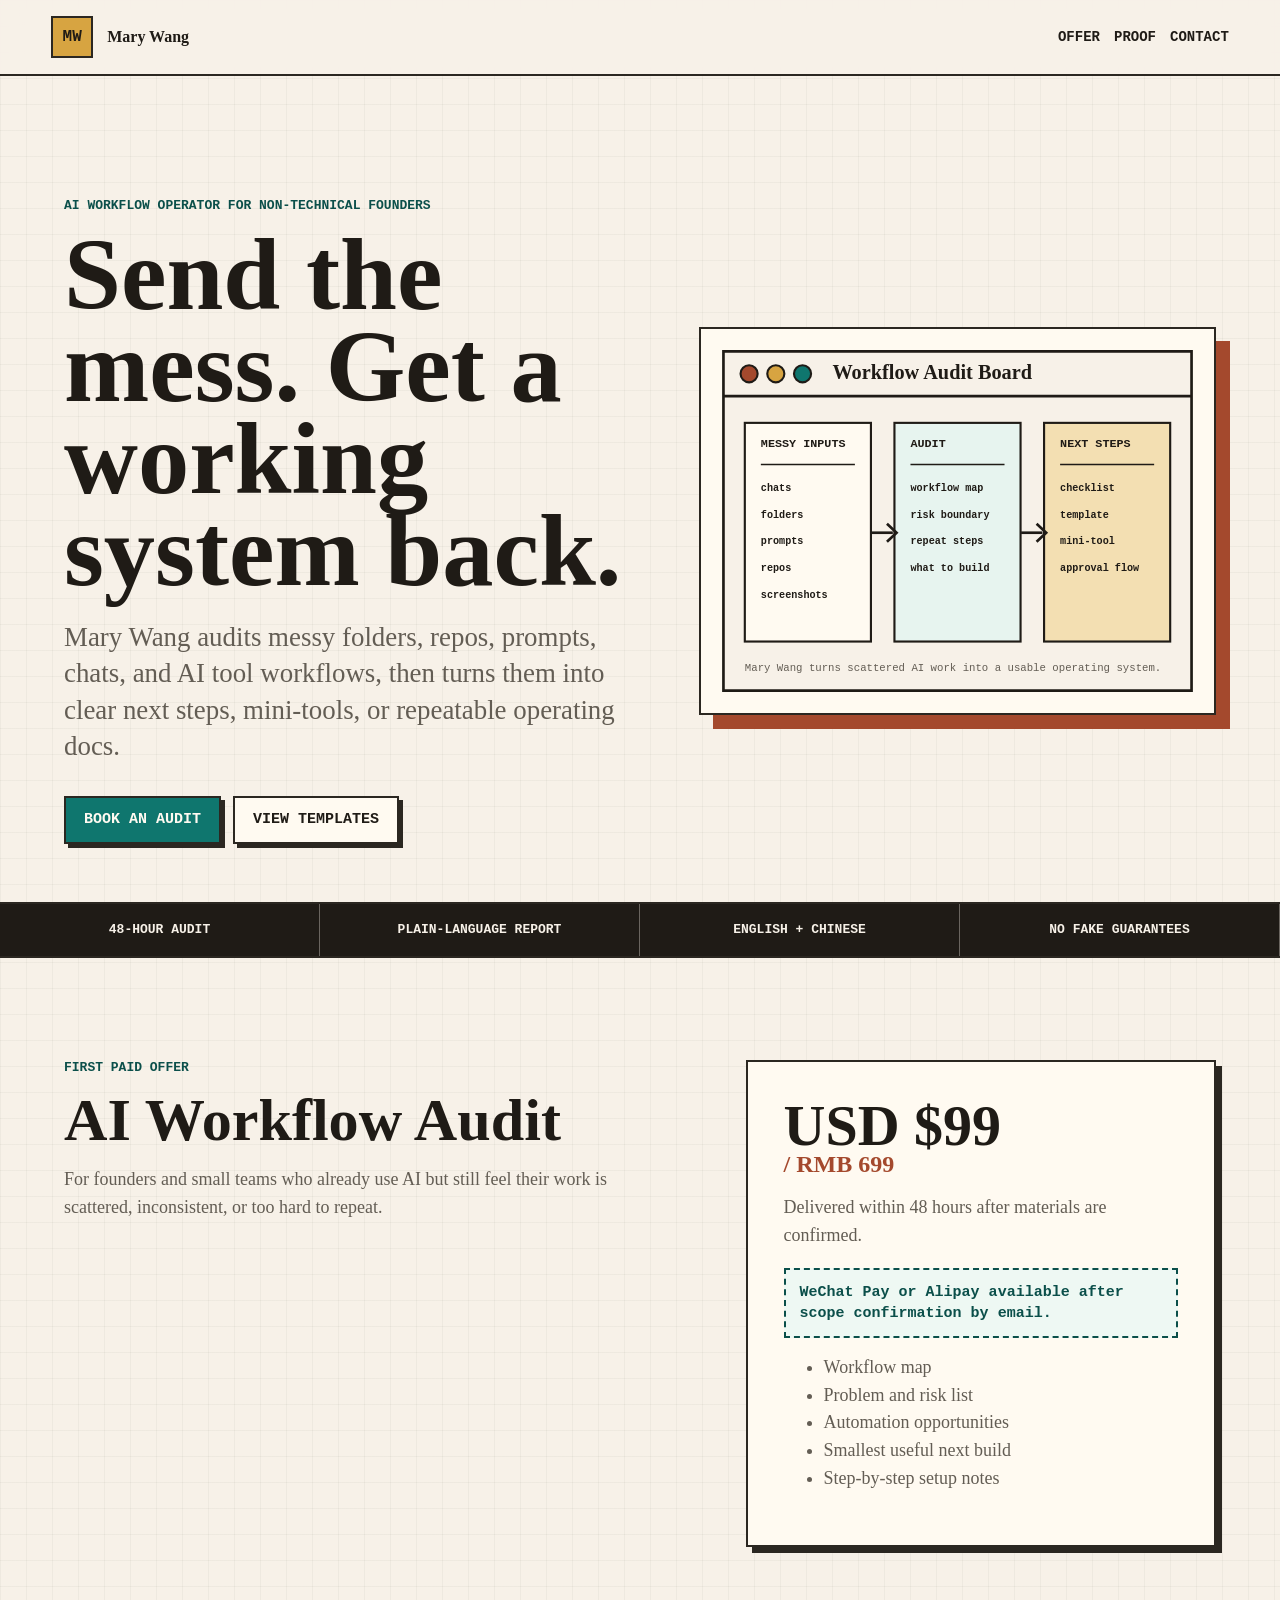
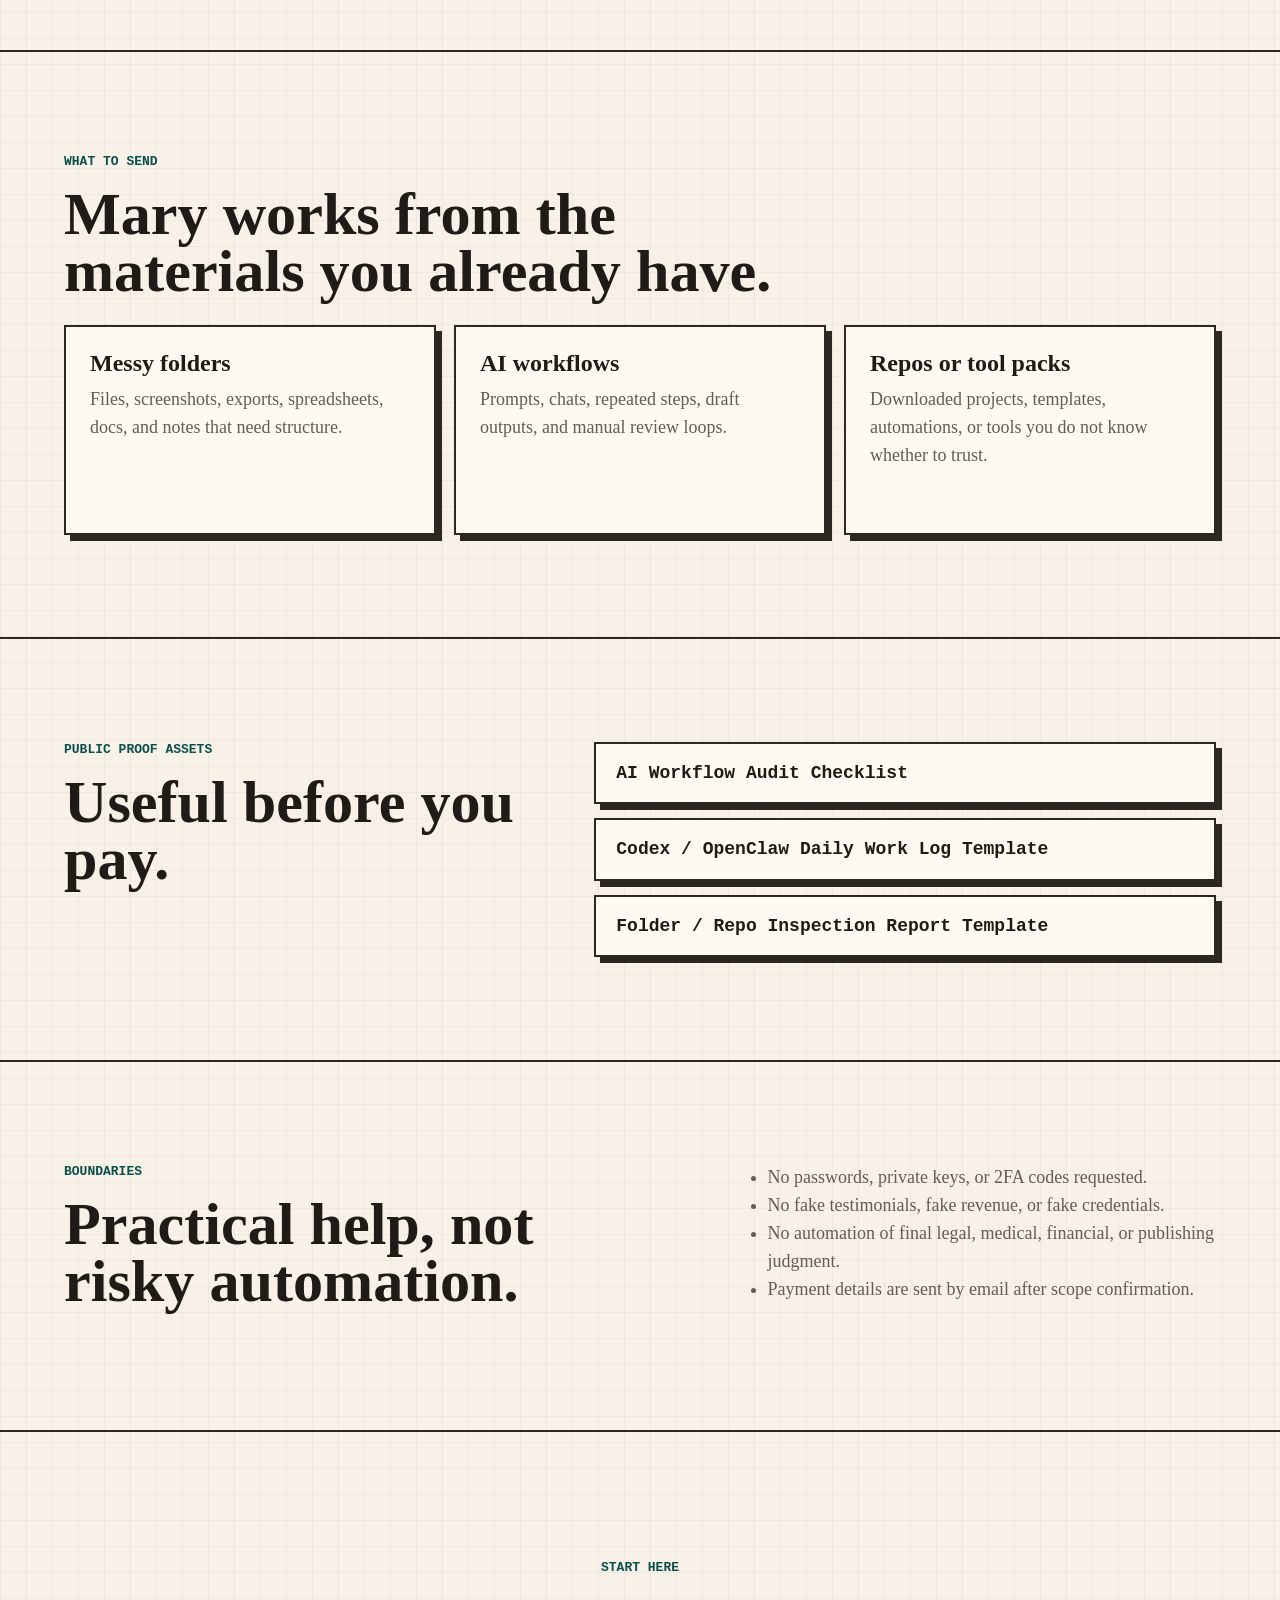
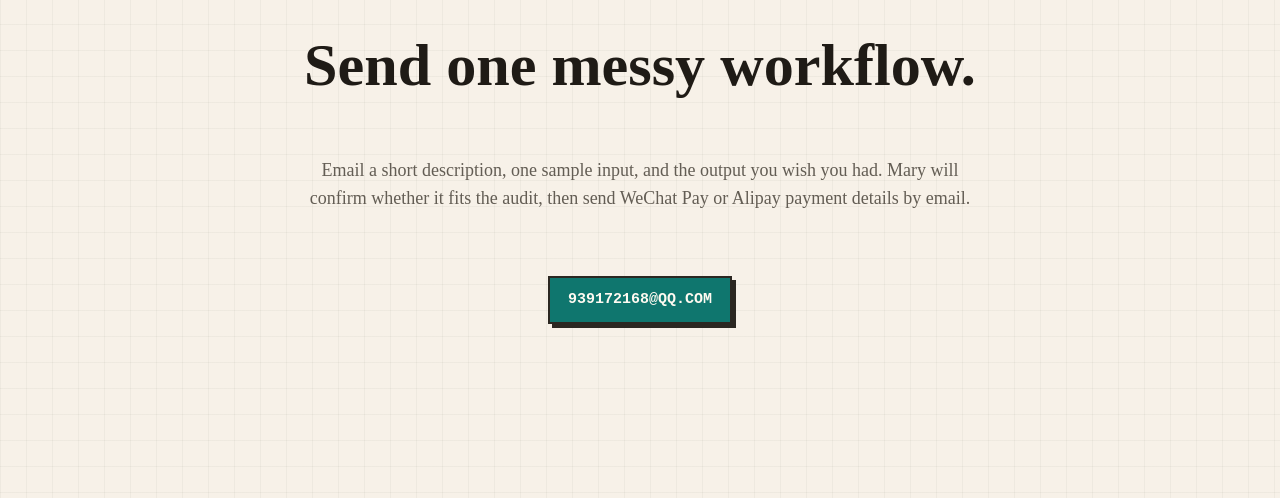
==== site/index.html @ 9fe5342b "Launch Mary Wang AI workflow operator assets" ====
<!doctype html>
<html lang="en">
  <head>
    <meta charset="utf-8" />
    <meta name="viewport" content="width=device-width, initial-scale=1" />
    <title>Mary Wang - AI Workflow Audit</title>
    <meta
      name="description"
      content="Mary Wang turns messy AI workflows, folders, and automation ideas into clear audits, mini-tools, and repeatable operating systems."
    />
    <link rel="stylesheet" href="styles.css" />
  </head>
  <body>
    <header class="topbar">
      <a class="brand" href="#top" aria-label="Mary Wang home">
        <span class="brand-mark">MW</span>
        <span>Mary Wang</span>
      </a>
      <nav aria-label="Primary navigation">
        <a href="#offer">Offer</a>
        <a href="#proof">Proof</a>
        <a href="#contact">Contact</a>
      </nav>
    </header>

    <main id="top">
      <section class="hero">
        <div class="hero-copy">
          <p class="eyebrow">AI workflow operator for non-technical founders</p>
          <h1>Send the mess. Get a working system back.</h1>
          <p class="lede">
            Mary Wang audits messy folders, repos, prompts, chats, and AI tool workflows,
            then turns them into clear next steps, mini-tools, or repeatable operating docs.
          </p>
          <div class="hero-actions">
            <a class="button primary" href="mailto:939172168@qq.com?subject=AI%20Workflow%20Audit">Book an audit</a>
            <a class="button secondary" href="#proof">View templates</a>
          </div>
        </div>
        <figure class="hero-visual" aria-label="AI workflow audit board">
          <img src="assets/mary-workbench.svg" alt="A structured workflow audit board with inputs, risks, and next steps" />
        </figure>
      </section>

      <section class="strip" aria-label="Service promise">
        <span>48-hour audit</span>
        <span>Plain-language report</span>
        <span>English + Chinese</span>
        <span>No fake guarantees</span>
      </section>

      <section id="offer" class="section two-column">
        <div>
          <p class="eyebrow">First paid offer</p>
          <h2>AI Workflow Audit</h2>
          <p>
            For founders and small teams who already use AI but still feel their work is scattered,
            inconsistent, or too hard to repeat.
          </p>
        </div>
        <div class="offer-panel">
          <div class="price">USD $99 <span>/ RMB 699</span></div>
          <p>Delivered within 48 hours after materials are confirmed.</p>
          <p class="payment-note">WeChat Pay or Alipay available after scope confirmation by email.</p>
          <ul>
            <li>Workflow map</li>
            <li>Problem and risk list</li>
            <li>Automation opportunities</li>
            <li>Smallest useful next build</li>
            <li>Step-by-step setup notes</li>
          </ul>
        </div>
      </section>

      <section class="section">
        <p class="eyebrow">What to send</p>
        <h2>Mary works from the materials you already have.</h2>
        <div class="grid">
          <article>
            <h3>Messy folders</h3>
            <p>Files, screenshots, exports, spreadsheets, docs, and notes that need structure.</p>
          </article>
          <article>
            <h3>AI workflows</h3>
            <p>Prompts, chats, repeated steps, draft outputs, and manual review loops.</p>
          </article>
          <article>
            <h3>Repos or tool packs</h3>
            <p>Downloaded projects, templates, automations, or tools you do not know whether to trust.</p>
          </article>
        </div>
      </section>

      <section id="proof" class="section proof">
        <div>
          <p class="eyebrow">Public proof assets</p>
          <h2>Useful before you pay.</h2>
        </div>
        <div class="proof-list">
          <a href="../proof/ai-workflow-audit-checklist.md">AI Workflow Audit Checklist</a>
          <a href="../proof/codex-openclaw-daily-work-log-template.md">Codex / OpenClaw Daily Work Log Template</a>
          <a href="../proof/folder-repo-inspection-report-template.md">Folder / Repo Inspection Report Template</a>
        </div>
      </section>

      <section class="section two-column">
        <div>
          <p class="eyebrow">Boundaries</p>
          <h2>Practical help, not risky automation.</h2>
        </div>
        <ul class="boundary-list">
          <li>No passwords, private keys, or 2FA codes requested.</li>
          <li>No fake testimonials, fake revenue, or fake credentials.</li>
          <li>No automation of final legal, medical, financial, or publishing judgment.</li>
          <li>Payment details are sent by email after scope confirmation.</li>
        </ul>
      </section>

      <section id="contact" class="contact">
        <p class="eyebrow">Start here</p>
        <h2>Send one messy workflow.</h2>
        <p>
          Email a short description, one sample input, and the output you wish you had.
          Mary will confirm whether it fits the audit, then send WeChat Pay or Alipay payment details by email.
        </p>
        <a class="button primary" href="mailto:939172168@qq.com?subject=AI%20Workflow%20Audit">939172168@qq.com</a>
      </section>
    </main>
  </body>
</html>
---- site/styles.css ----
:root {
  --ink: #1f1b16;
  --muted: #635d54;
  --paper: #f7f1e8;
  --panel: #fffaf1;
  --line: #2b2721;
  --accent: #0f766e;
  --accent-strong: #0b4f4a;
  --rust: #a4492d;
  --gold: #d7a441;
}

* {
  box-sizing: border-box;
}

html {
  scroll-behavior: smooth;
}

body {
  margin: 0;
  color: var(--ink);
  background:
    linear-gradient(90deg, rgba(31, 27, 22, 0.04) 1px, transparent 1px),
    linear-gradient(rgba(31, 27, 22, 0.04) 1px, transparent 1px),
    var(--paper);
  background-size: 26px 26px;
  font-family: Georgia, "Times New Roman", serif;
  overflow-x: hidden;
}

a {
  color: inherit;
}

.topbar {
  position: sticky;
  top: 0;
  z-index: 10;
  display: flex;
  align-items: center;
  justify-content: space-between;
  gap: 24px;
  padding: 16px clamp(18px, 4vw, 54px);
  border-bottom: 2px solid var(--line);
  background: rgba(247, 241, 232, 0.94);
  backdrop-filter: blur(10px);
}

.brand,
nav {
  display: flex;
  align-items: center;
  gap: 14px;
}

.brand {
  font-weight: 700;
  text-decoration: none;
  letter-spacing: 0;
}

.brand-mark {
  display: grid;
  width: 42px;
  height: 42px;
  place-items: center;
  border: 2px solid var(--line);
  background: var(--gold);
  font-family: "Courier New", monospace;
}

nav a {
  font: 700 14px/1.2 "Courier New", monospace;
  text-decoration: none;
  text-transform: uppercase;
}

main {
  overflow: hidden;
}

.hero {
  display: grid;
  grid-template-columns: minmax(0, 1.05fr) minmax(320px, 0.95fr);
  gap: clamp(28px, 5vw, 72px);
  align-items: center;
  min-height: calc(100vh - 74px);
  padding: clamp(44px, 8vw, 100px) clamp(18px, 5vw, 70px) 36px;
}

.hero-copy {
  max-width: 790px;
  min-width: 0;
}

.eyebrow {
  margin: 0 0 14px;
  color: var(--accent-strong);
  font: 700 13px/1.3 "Courier New", monospace;
  letter-spacing: 0;
  text-transform: uppercase;
}

h1,
h2,
h3,
p {
  margin-top: 0;
}

h1 {
  max-width: 820px;
  margin-bottom: 22px;
  font-size: clamp(54px, 8vw, 112px);
  line-height: 0.9;
  letter-spacing: 0;
}

h2 {
  max-width: 780px;
  margin-bottom: 18px;
  font-size: clamp(34px, 4.7vw, 66px);
  line-height: 0.95;
  letter-spacing: 0;
}

h3 {
  margin-bottom: 10px;
  font-size: 24px;
  line-height: 1.05;
}

p,
li {
  color: var(--muted);
  font-size: 18px;
  line-height: 1.55;
}

.lede {
  max-width: 690px;
  font-size: clamp(20px, 2.1vw, 27px);
  line-height: 1.35;
}

.hero-actions {
  display: flex;
  flex-wrap: wrap;
  gap: 12px;
  margin-top: 32px;
}

.button {
  display: inline-flex;
  min-height: 48px;
  align-items: center;
  justify-content: center;
  padding: 13px 18px;
  border: 2px solid var(--line);
  box-shadow: 4px 4px 0 var(--line);
  font: 700 15px/1.1 "Courier New", monospace;
  text-decoration: none;
  text-transform: uppercase;
  transition: transform 160ms ease, box-shadow 160ms ease;
}

.button:hover {
  transform: translate(2px, 2px);
  box-shadow: 2px 2px 0 var(--line);
}

.primary {
  color: #fffaf1;
  background: var(--accent);
}

.secondary {
  background: var(--panel);
}

.hero-visual {
  margin: 0;
  min-width: 0;
}

.hero-visual img {
  display: block;
  width: 100%;
  max-width: 100%;
  border: 2px solid var(--line);
  box-shadow: 14px 14px 0 var(--rust);
  background: var(--panel);
}

.strip {
  display: grid;
  grid-template-columns: repeat(4, 1fr);
  border-top: 2px solid var(--line);
  border-bottom: 2px solid var(--line);
  background: var(--ink);
  color: var(--paper);
}

.strip span {
  padding: 18px 16px;
  border-right: 1px solid rgba(247, 241, 232, 0.35);
  text-align: center;
  font: 700 13px/1.2 "Courier New", monospace;
  text-transform: uppercase;
}

.section {
  padding: clamp(56px, 8vw, 108px) clamp(18px, 5vw, 70px);
  border-bottom: 2px solid var(--line);
}

.two-column {
  display: grid;
  grid-template-columns: minmax(0, 0.9fr) minmax(300px, 0.7fr);
  gap: clamp(28px, 6vw, 86px);
  align-items: start;
}

.offer-panel,
.grid article,
.proof-list a {
  border: 2px solid var(--line);
  background: var(--panel);
  box-shadow: 6px 6px 0 var(--line);
}

.offer-panel {
  padding: clamp(22px, 4vw, 36px);
}

.price {
  margin-bottom: 18px;
  font-size: clamp(34px, 5vw, 58px);
  font-weight: 700;
  line-height: 0.95;
}

.price span {
  display: block;
  color: var(--rust);
  font-size: 24px;
}

.payment-note {
  padding: 12px 14px;
  border: 2px dashed var(--accent-strong);
  color: var(--accent-strong);
  background: #eef8f3;
  font: 700 15px/1.4 "Courier New", monospace;
}

.grid {
  display: grid;
  grid-template-columns: repeat(3, minmax(0, 1fr));
  gap: 18px;
  margin-top: 26px;
}

.grid article {
  min-height: 210px;
  padding: 24px;
}

.proof {
  display: grid;
  grid-template-columns: minmax(0, 0.75fr) minmax(300px, 1fr);
  gap: clamp(28px, 5vw, 70px);
}

.proof-list {
  display: grid;
  gap: 14px;
}

.proof-list a {
  padding: 18px 20px;
  font: 700 18px/1.25 "Courier New", monospace;
  text-decoration: none;
}

.boundary-list {
  margin: 0;
  padding-left: 22px;
}

.contact {
  display: grid;
  min-height: 74vh;
  place-items: start center;
  padding: clamp(70px, 10vw, 130px) clamp(18px, 5vw, 70px);
  text-align: center;
}

.contact p {
  max-width: 690px;
}

@media (max-width: 860px) {
  .topbar,
  .brand,
  nav {
    align-items: flex-start;
  }

  .topbar {
    flex-direction: column;
  }

  .hero,
  .two-column,
  .proof,
  .grid {
    grid-template-columns: 1fr;
  }

  .hero {
    min-height: auto;
  }

  .strip {
    grid-template-columns: 1fr 1fr;
  }
}

@media (max-width: 520px) {
  h1 {
    font-size: 46px;
  }

  .hero-actions,
  nav {
    width: 100%;
    flex-wrap: wrap;
    gap: 18px;
  }

  nav {
    justify-content: space-between;
  }

  .button {
    width: 100%;
  }

  .strip {
    grid-template-columns: 1fr;
  }

  .eyebrow {
    overflow-wrap: anywhere;
  }
}
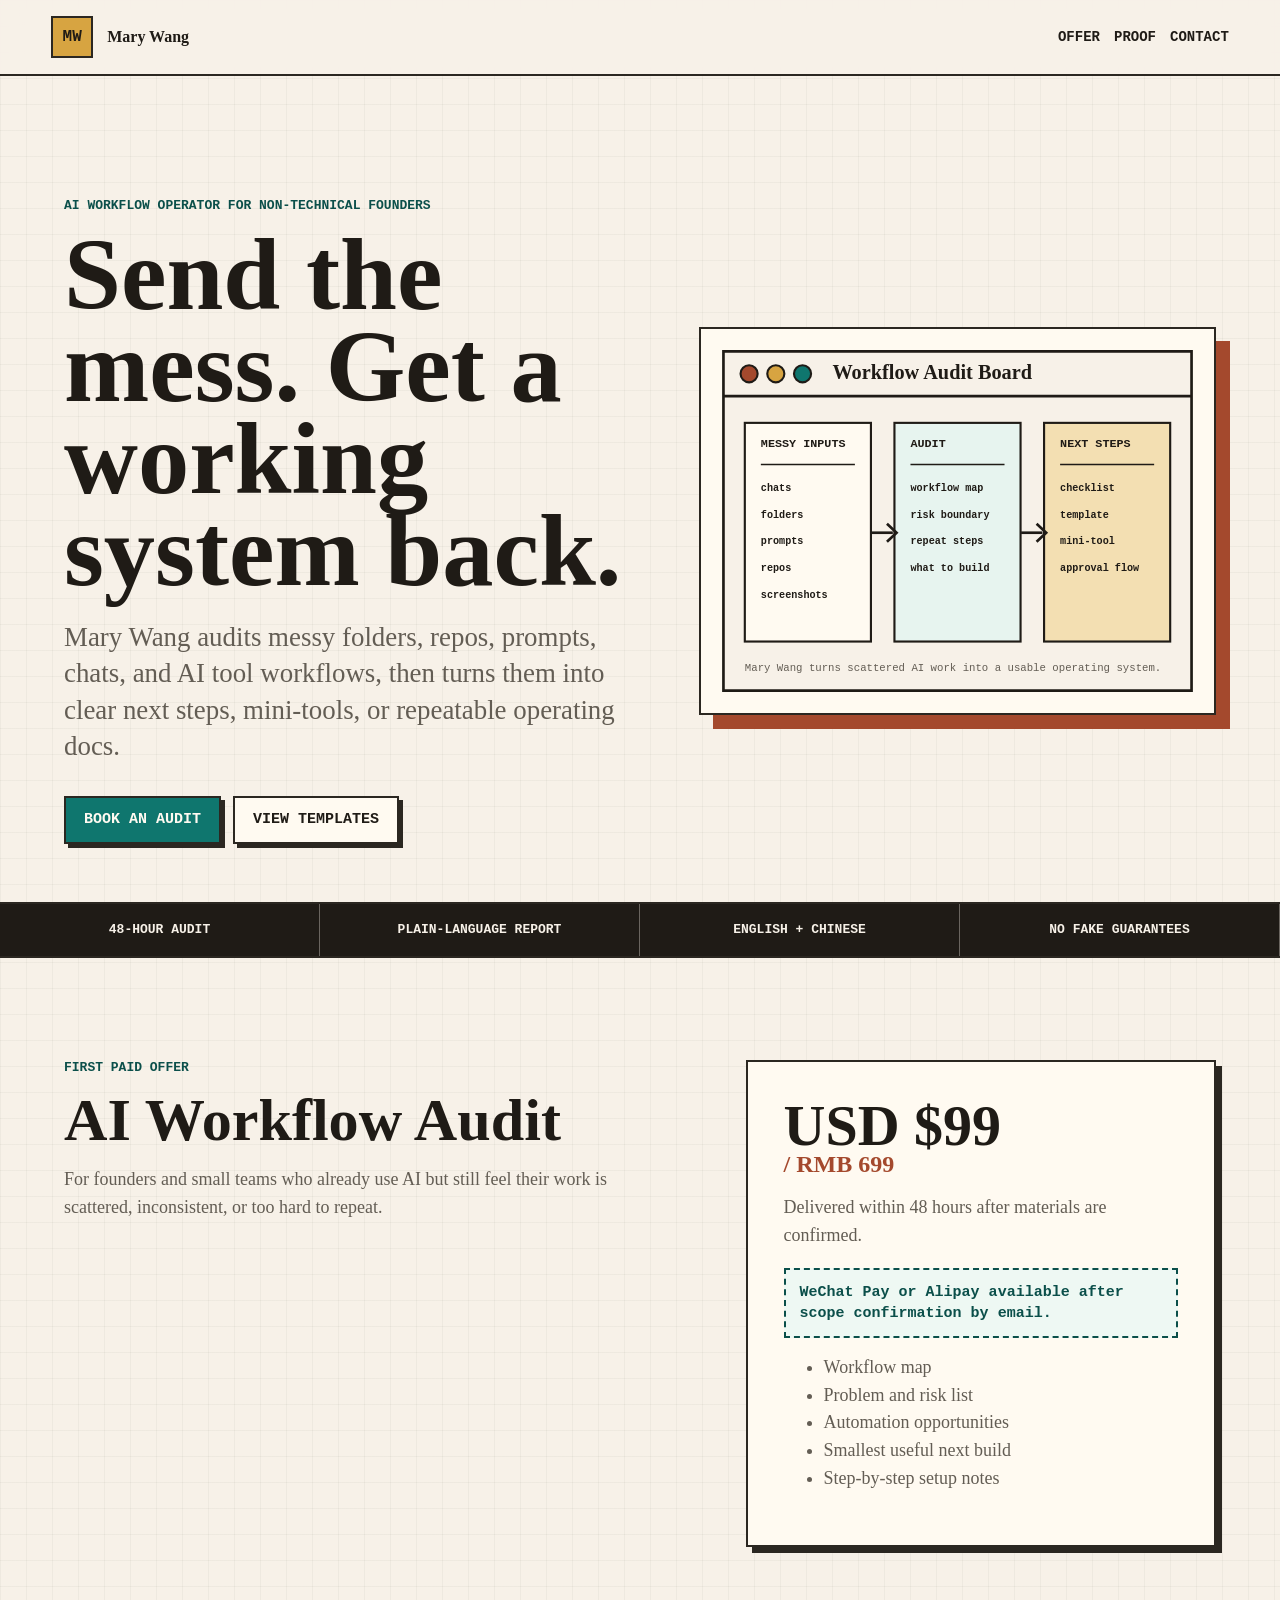
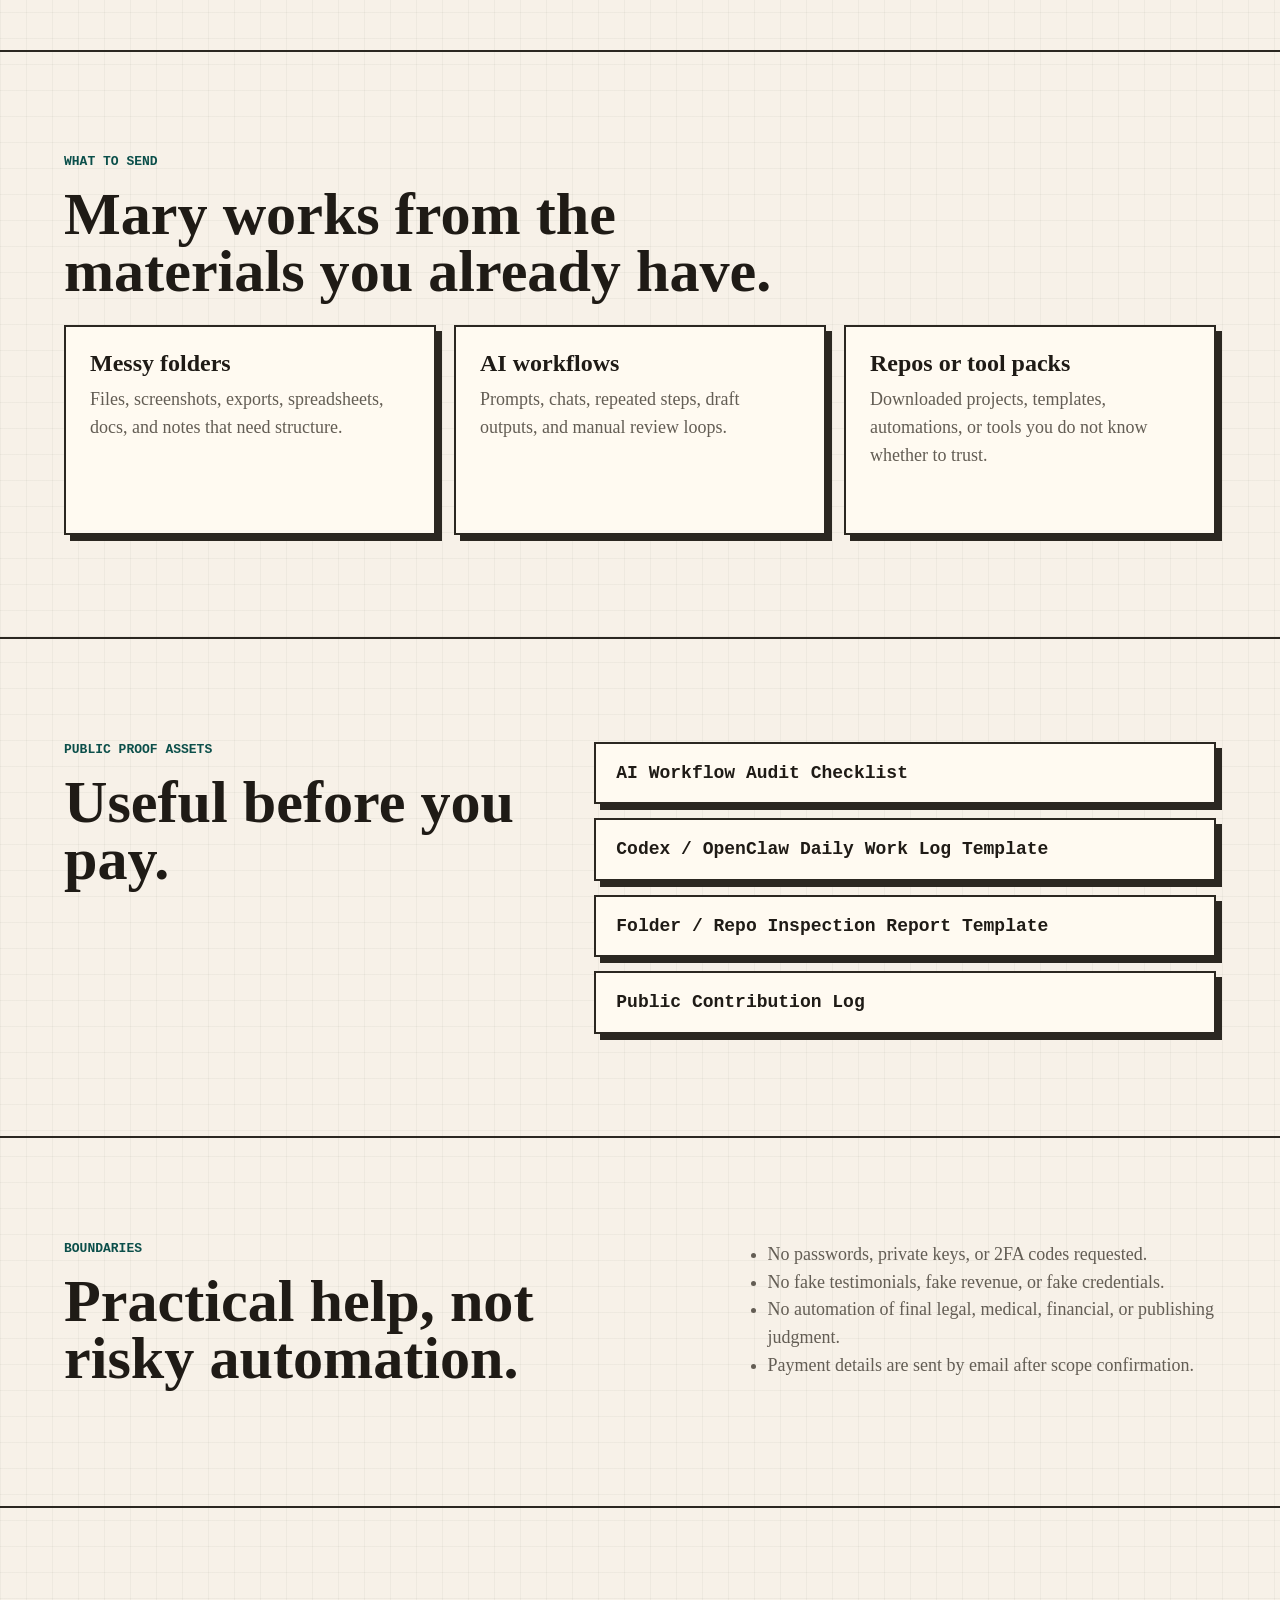
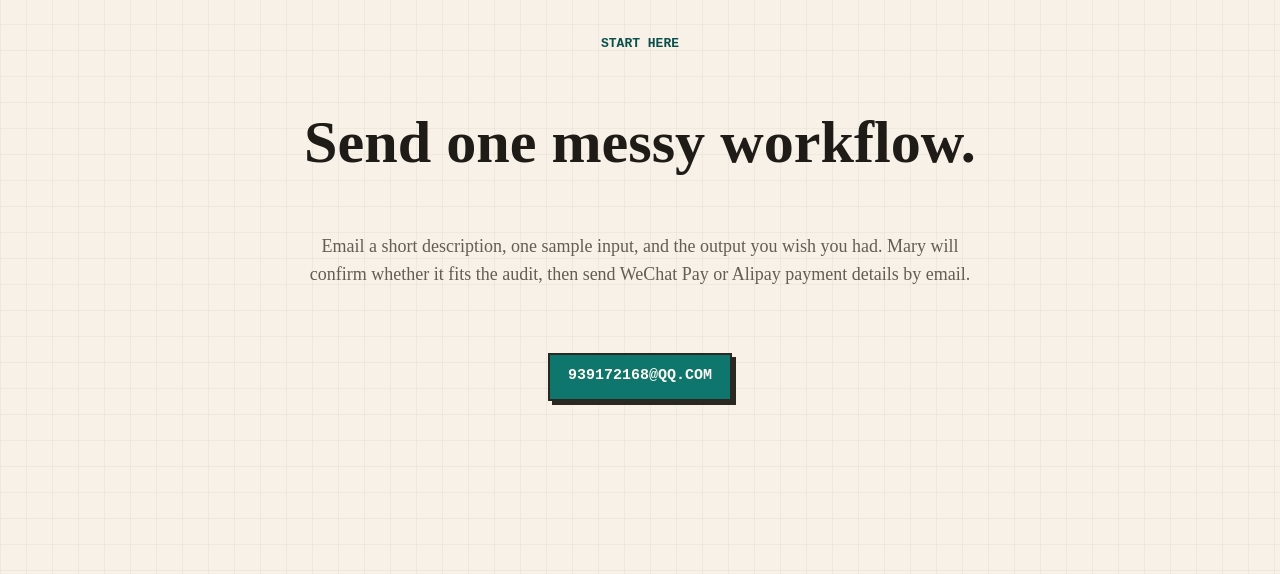
==== commit 55913e05: "Add public contribution proof log" ====
--- a/site/index.html
+++ b/site/index.html
@@ -100,6 +100,7 @@
           <a href="../proof/ai-workflow-audit-checklist.md">AI Workflow Audit Checklist</a>
           <a href="../proof/codex-openclaw-daily-work-log-template.md">Codex / OpenClaw Daily Work Log Template</a>
           <a href="../proof/folder-repo-inspection-report-template.md">Folder / Repo Inspection Report Template</a>
+          <a href="../proof/public-contribution-log.md">Public Contribution Log</a>
         </div>
       </section>
 
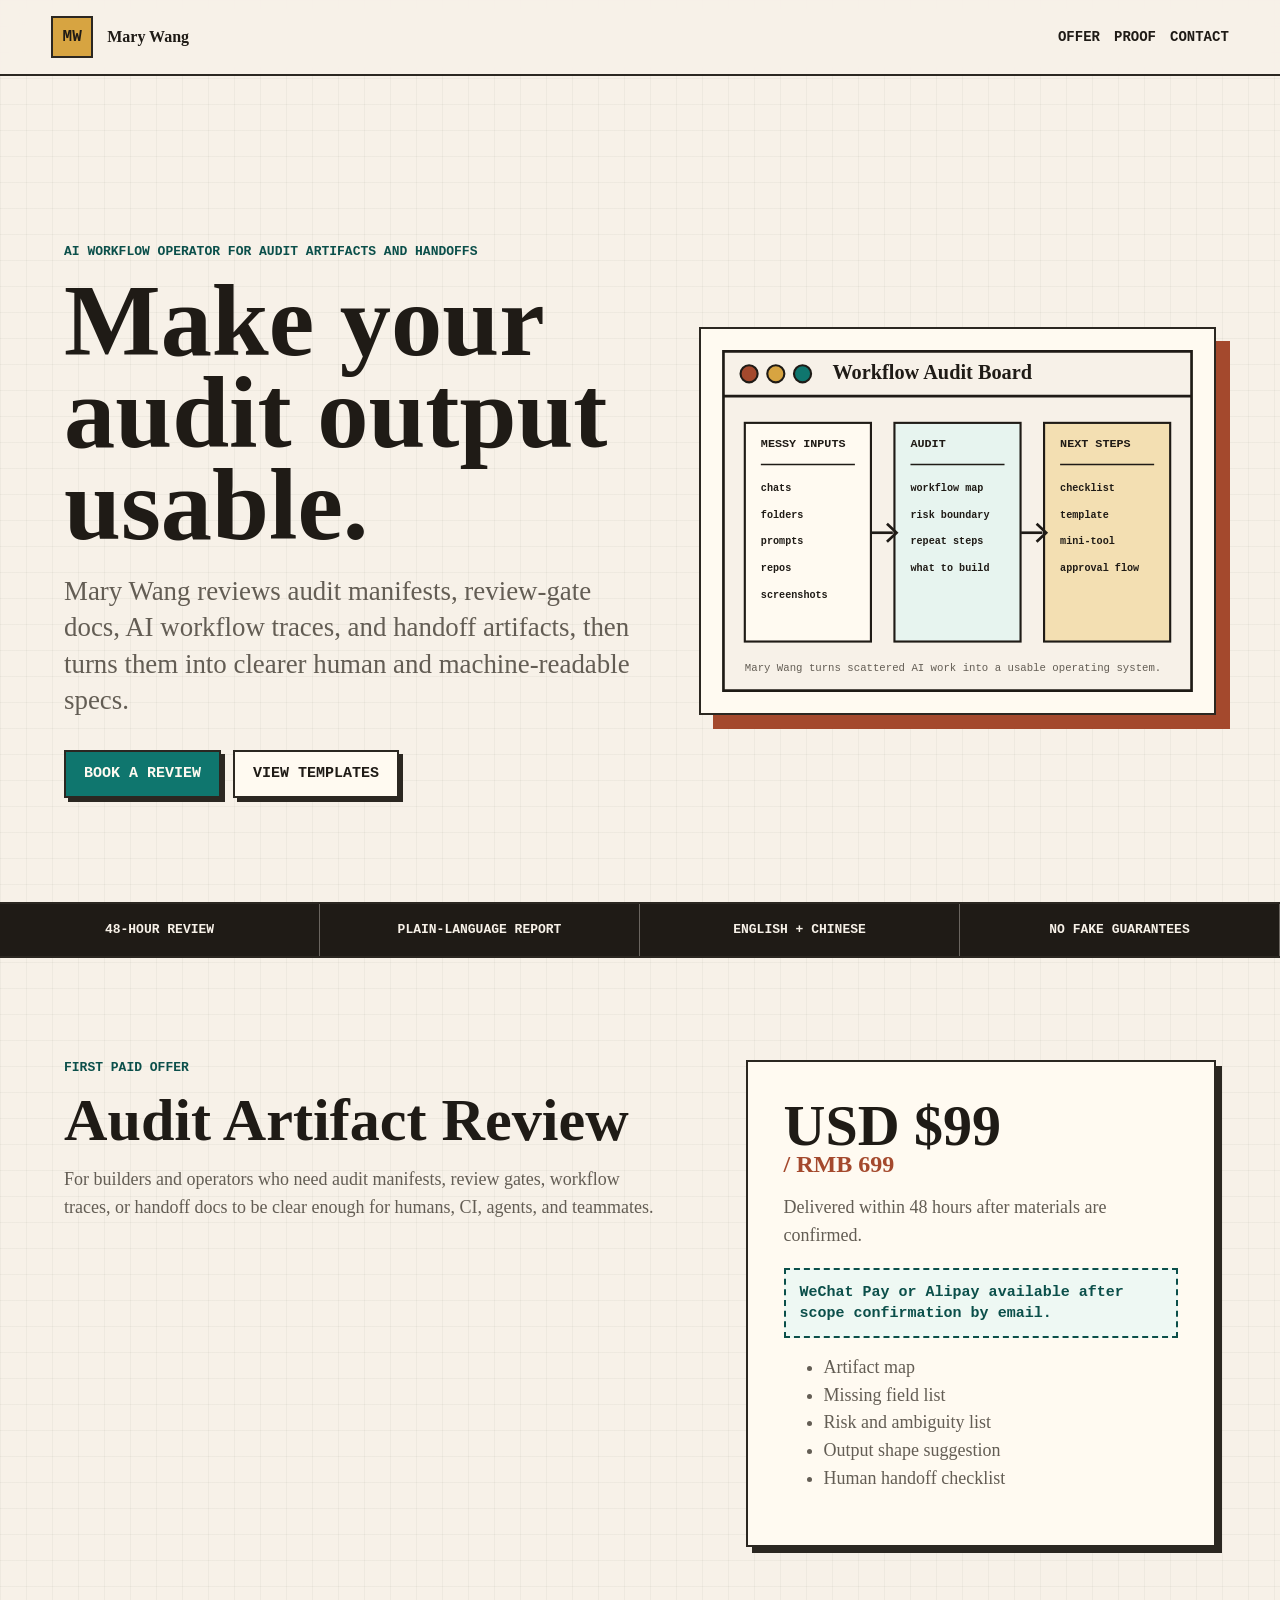
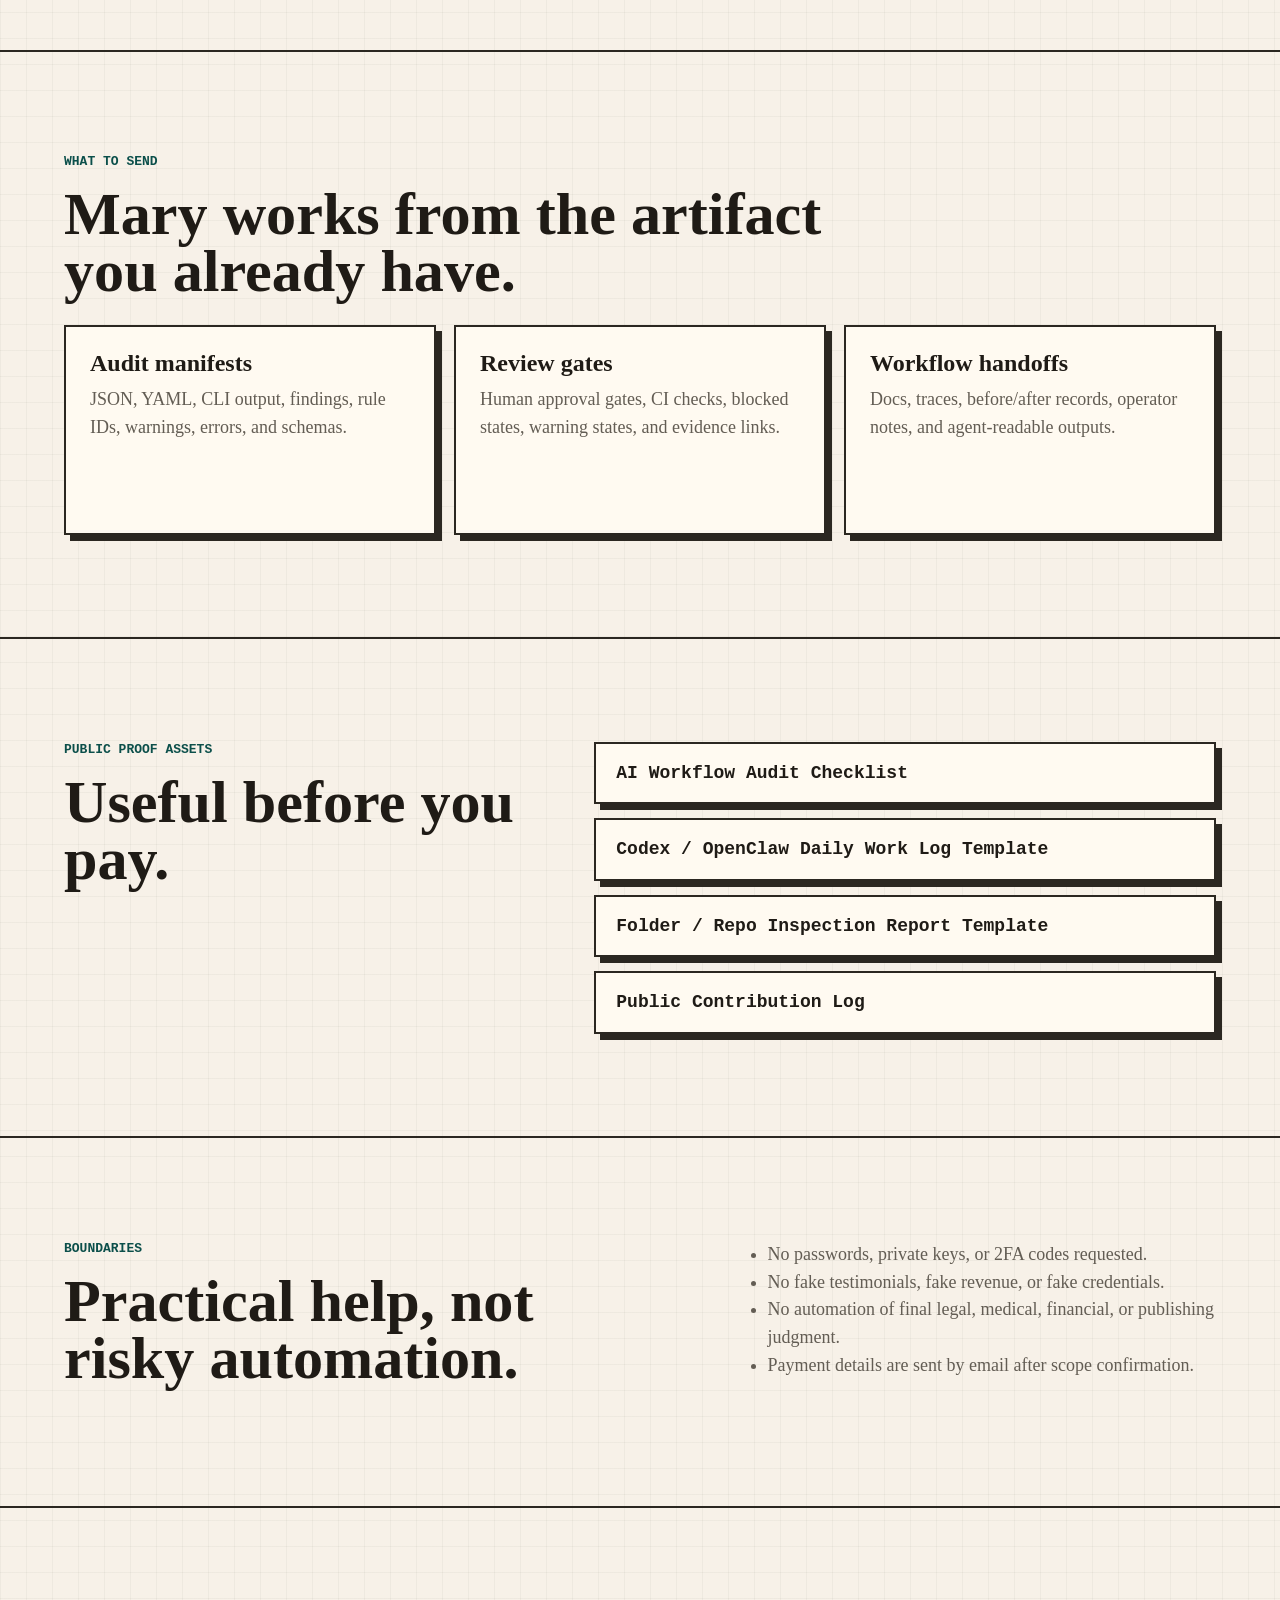
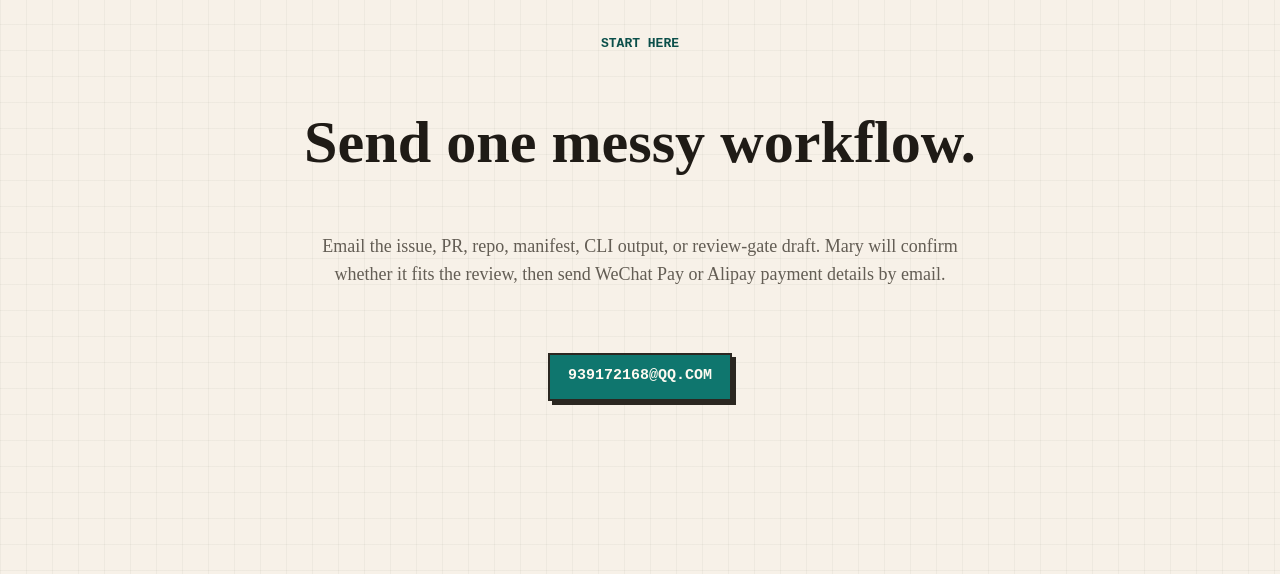
==== commit 24fabbdd: "Pivot to audit artifact review offer" ====
--- a/site/index.html
+++ b/site/index.html
@@ -3,7 +3,7 @@
   <head>
     <meta charset="utf-8" />
     <meta name="viewport" content="width=device-width, initial-scale=1" />
-    <title>Mary Wang - AI Workflow Audit</title>
+    <title>Mary Wang - Audit Artifact Review</title>
     <meta
       name="description"
       content="Mary Wang turns messy AI workflows, folders, and automation ideas into clear audits, mini-tools, and repeatable operating systems."
@@ -26,14 +26,14 @@
     <main id="top">
       <section class="hero">
         <div class="hero-copy">
-          <p class="eyebrow">AI workflow operator for non-technical founders</p>
-          <h1>Send the mess. Get a working system back.</h1>
+          <p class="eyebrow">AI workflow operator for audit artifacts and handoffs</p>
+          <h1>Make your audit output usable.</h1>
           <p class="lede">
-            Mary Wang audits messy folders, repos, prompts, chats, and AI tool workflows,
-            then turns them into clear next steps, mini-tools, or repeatable operating docs.
+            Mary Wang reviews audit manifests, review-gate docs, AI workflow traces,
+            and handoff artifacts, then turns them into clearer human and machine-readable specs.
           </p>
           <div class="hero-actions">
-            <a class="button primary" href="mailto:939172168@qq.com?subject=AI%20Workflow%20Audit">Book an audit</a>
+            <a class="button primary" href="mailto:939172168@qq.com?subject=Audit%20Artifact%20Review">Book a review</a>
             <a class="button secondary" href="#proof">View templates</a>
           </div>
         </div>
@@ -43,19 +43,19 @@
       </section>
 
       <section class="strip" aria-label="Service promise">
-        <span>48-hour audit</span>
-        <span>Plain-language report</span>
-        <span>English + Chinese</span>
-        <span>No fake guarantees</span>
+          <span>48-hour review</span>
+          <span>Plain-language report</span>
+          <span>English + Chinese</span>
+          <span>No fake guarantees</span>
       </section>
 
       <section id="offer" class="section two-column">
         <div>
           <p class="eyebrow">First paid offer</p>
-          <h2>AI Workflow Audit</h2>
+          <h2>Audit Artifact Review</h2>
           <p>
-            For founders and small teams who already use AI but still feel their work is scattered,
-            inconsistent, or too hard to repeat.
+            For builders and operators who need audit manifests, review gates, workflow traces,
+            or handoff docs to be clear enough for humans, CI, agents, and teammates.
           </p>
         </div>
         <div class="offer-panel">
@@ -63,30 +63,30 @@
           <p>Delivered within 48 hours after materials are confirmed.</p>
           <p class="payment-note">WeChat Pay or Alipay available after scope confirmation by email.</p>
           <ul>
-            <li>Workflow map</li>
-            <li>Problem and risk list</li>
-            <li>Automation opportunities</li>
-            <li>Smallest useful next build</li>
-            <li>Step-by-step setup notes</li>
+            <li>Artifact map</li>
+            <li>Missing field list</li>
+            <li>Risk and ambiguity list</li>
+            <li>Output shape suggestion</li>
+            <li>Human handoff checklist</li>
           </ul>
         </div>
       </section>
 
       <section class="section">
         <p class="eyebrow">What to send</p>
-        <h2>Mary works from the materials you already have.</h2>
+        <h2>Mary works from the artifact you already have.</h2>
         <div class="grid">
           <article>
-            <h3>Messy folders</h3>
-            <p>Files, screenshots, exports, spreadsheets, docs, and notes that need structure.</p>
+            <h3>Audit manifests</h3>
+            <p>JSON, YAML, CLI output, findings, rule IDs, warnings, errors, and schemas.</p>
           </article>
           <article>
-            <h3>AI workflows</h3>
-            <p>Prompts, chats, repeated steps, draft outputs, and manual review loops.</p>
+            <h3>Review gates</h3>
+            <p>Human approval gates, CI checks, blocked states, warning states, and evidence links.</p>
           </article>
           <article>
-            <h3>Repos or tool packs</h3>
-            <p>Downloaded projects, templates, automations, or tools you do not know whether to trust.</p>
+            <h3>Workflow handoffs</h3>
+            <p>Docs, traces, before/after records, operator notes, and agent-readable outputs.</p>
           </article>
         </div>
       </section>
@@ -121,10 +121,10 @@
         <p class="eyebrow">Start here</p>
         <h2>Send one messy workflow.</h2>
         <p>
-          Email a short description, one sample input, and the output you wish you had.
-          Mary will confirm whether it fits the audit, then send WeChat Pay or Alipay payment details by email.
+          Email the issue, PR, repo, manifest, CLI output, or review-gate draft.
+          Mary will confirm whether it fits the review, then send WeChat Pay or Alipay payment details by email.
         </p>
-        <a class="button primary" href="mailto:939172168@qq.com?subject=AI%20Workflow%20Audit">939172168@qq.com</a>
+        <a class="button primary" href="mailto:939172168@qq.com?subject=Audit%20Artifact%20Review">939172168@qq.com</a>
       </section>
     </main>
   </body>
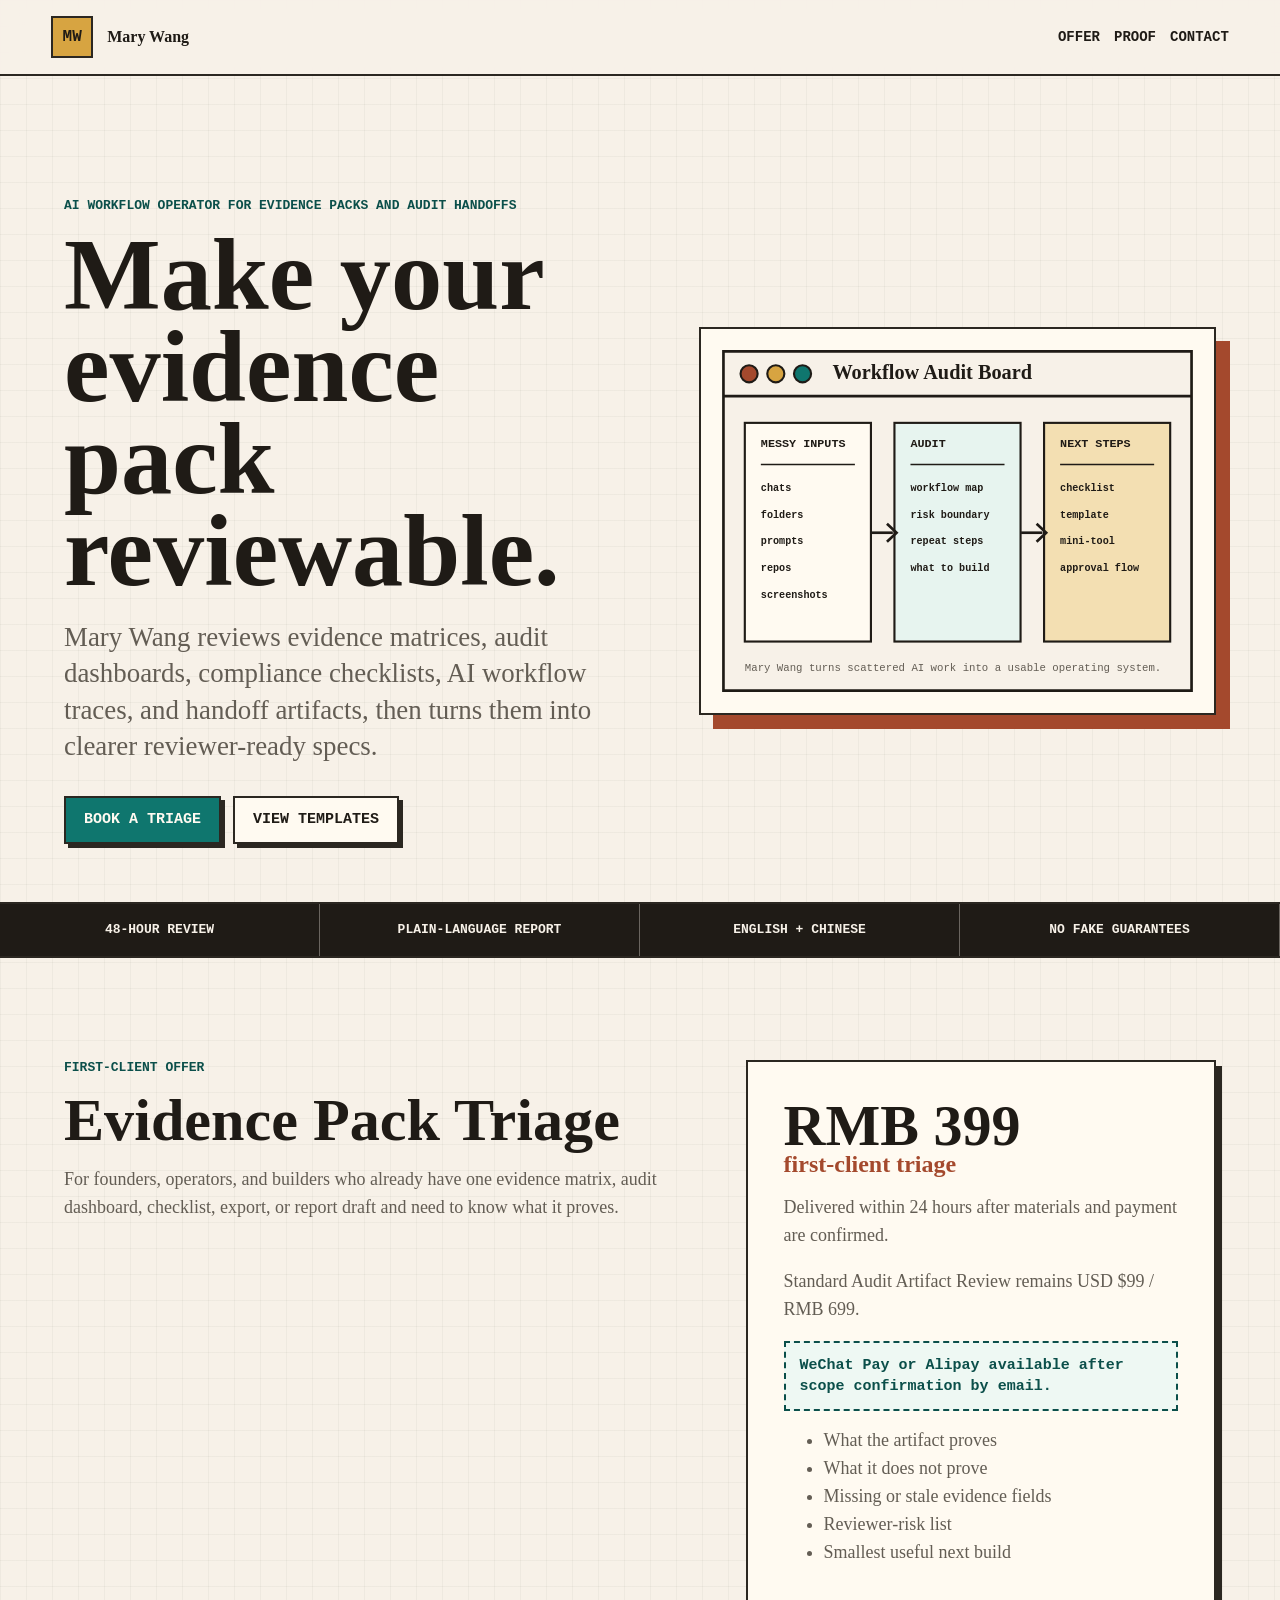
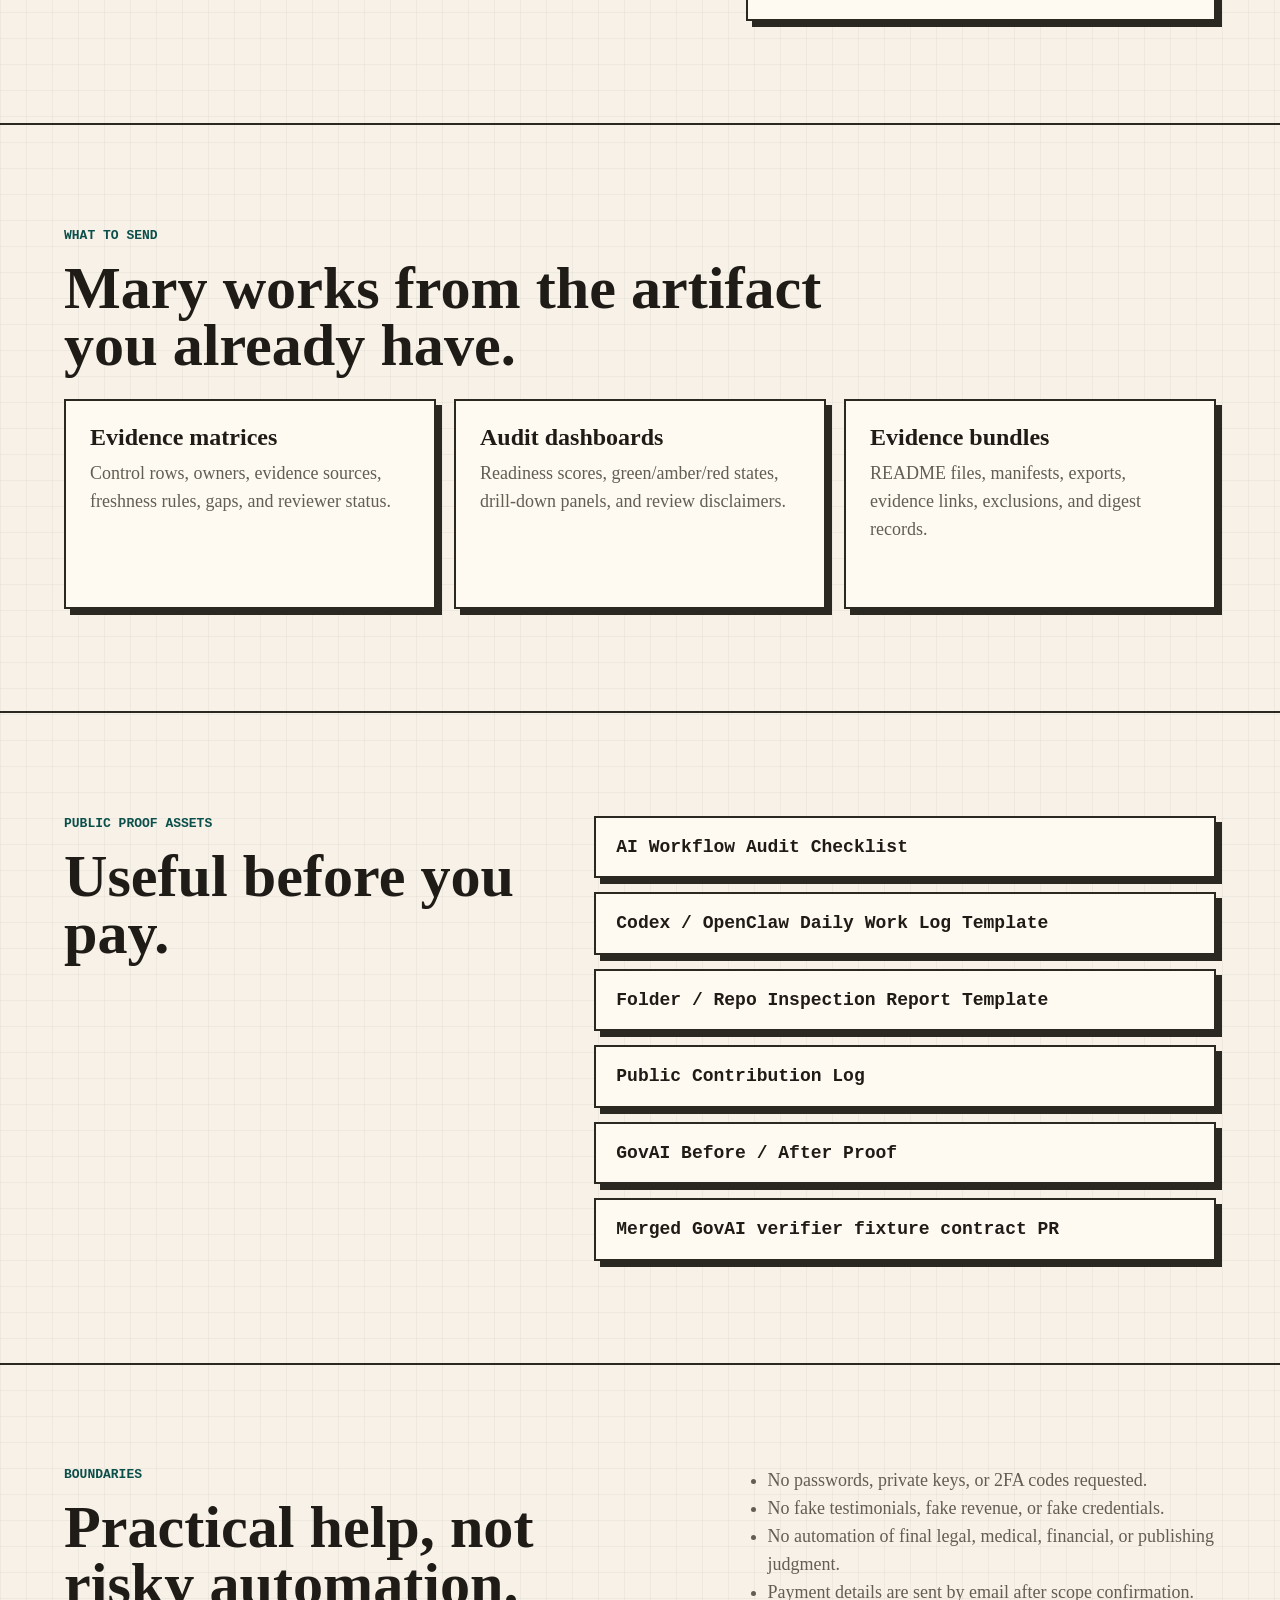
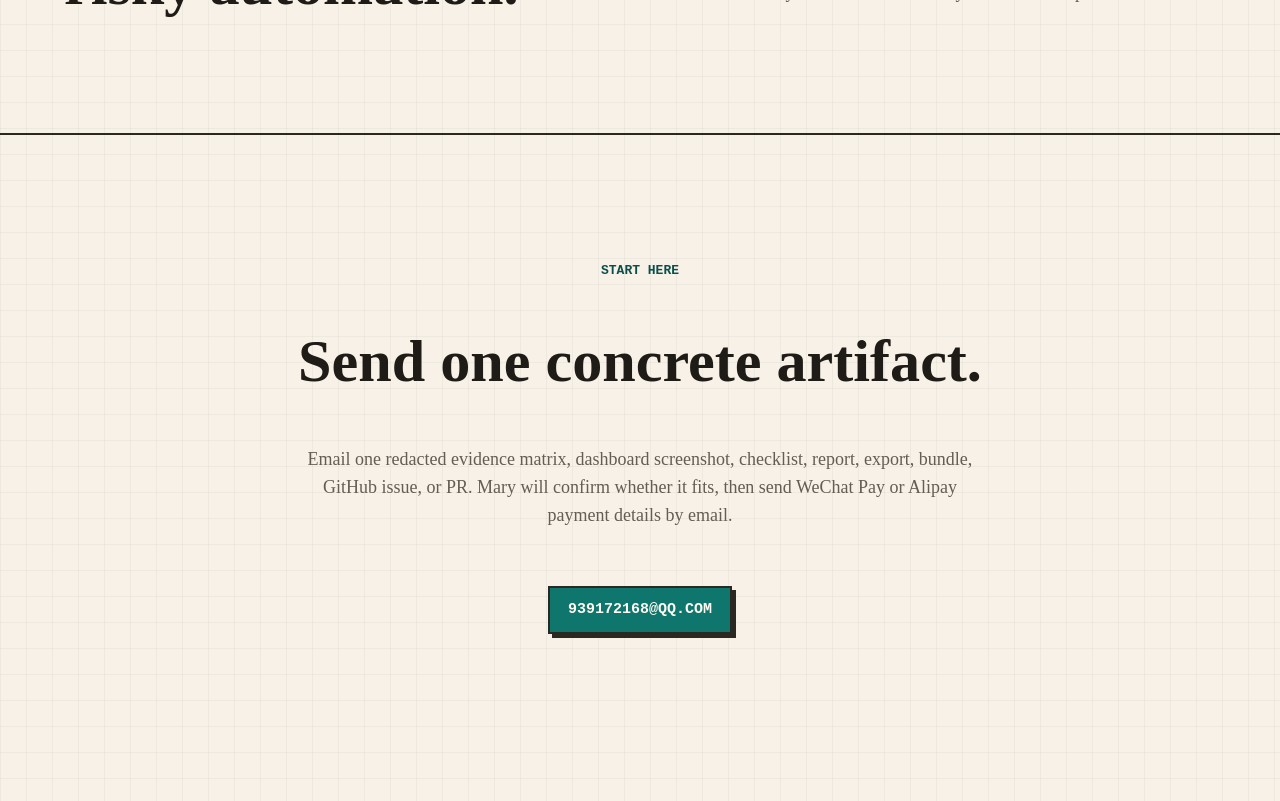
==== commit 1ea0ed50: "Pivot Mary Wang offer toward direct triage" ====
--- a/site/index.html
+++ b/site/index.html
@@ -26,14 +26,14 @@
     <main id="top">
       <section class="hero">
         <div class="hero-copy">
-          <p class="eyebrow">AI workflow operator for audit artifacts and handoffs</p>
-          <h1>Make your audit output usable.</h1>
+          <p class="eyebrow">AI workflow operator for evidence packs and audit handoffs</p>
+          <h1>Make your evidence pack reviewable.</h1>
           <p class="lede">
-            Mary Wang reviews audit manifests, review-gate docs, AI workflow traces,
-            and handoff artifacts, then turns them into clearer human and machine-readable specs.
+            Mary Wang reviews evidence matrices, audit dashboards, compliance checklists,
+            AI workflow traces, and handoff artifacts, then turns them into clearer reviewer-ready specs.
           </p>
           <div class="hero-actions">
-            <a class="button primary" href="mailto:939172168@qq.com?subject=Audit%20Artifact%20Review">Book a review</a>
+            <a class="button primary" href="mailto:939172168@qq.com?subject=Evidence%20Pack%20Triage">Book a triage</a>
             <a class="button secondary" href="#proof">View templates</a>
           </div>
         </div>
@@ -51,23 +51,24 @@
 
       <section id="offer" class="section two-column">
         <div>
-          <p class="eyebrow">First paid offer</p>
-          <h2>Audit Artifact Review</h2>
+          <p class="eyebrow">First-client offer</p>
+          <h2>Evidence Pack Triage</h2>
           <p>
-            For builders and operators who need audit manifests, review gates, workflow traces,
-            or handoff docs to be clear enough for humans, CI, agents, and teammates.
+            For founders, operators, and builders who already have one evidence matrix,
+            audit dashboard, checklist, export, or report draft and need to know what it proves.
           </p>
         </div>
         <div class="offer-panel">
-          <div class="price">USD $99 <span>/ RMB 699</span></div>
-          <p>Delivered within 48 hours after materials are confirmed.</p>
+          <div class="price">RMB 399 <span>first-client triage</span></div>
+          <p>Delivered within 24 hours after materials and payment are confirmed.</p>
+          <p>Standard Audit Artifact Review remains USD $99 / RMB 699.</p>
           <p class="payment-note">WeChat Pay or Alipay available after scope confirmation by email.</p>
           <ul>
-            <li>Artifact map</li>
-            <li>Missing field list</li>
-            <li>Risk and ambiguity list</li>
-            <li>Output shape suggestion</li>
-            <li>Human handoff checklist</li>
+            <li>What the artifact proves</li>
+            <li>What it does not prove</li>
+            <li>Missing or stale evidence fields</li>
+            <li>Reviewer-risk list</li>
+            <li>Smallest useful next build</li>
           </ul>
         </div>
       </section>
@@ -77,16 +78,16 @@
         <h2>Mary works from the artifact you already have.</h2>
         <div class="grid">
           <article>
-            <h3>Audit manifests</h3>
-            <p>JSON, YAML, CLI output, findings, rule IDs, warnings, errors, and schemas.</p>
+            <h3>Evidence matrices</h3>
+            <p>Control rows, owners, evidence sources, freshness rules, gaps, and reviewer status.</p>
           </article>
           <article>
-            <h3>Review gates</h3>
-            <p>Human approval gates, CI checks, blocked states, warning states, and evidence links.</p>
+            <h3>Audit dashboards</h3>
+            <p>Readiness scores, green/amber/red states, drill-down panels, and review disclaimers.</p>
           </article>
           <article>
-            <h3>Workflow handoffs</h3>
-            <p>Docs, traces, before/after records, operator notes, and agent-readable outputs.</p>
+            <h3>Evidence bundles</h3>
+            <p>README files, manifests, exports, evidence links, exclusions, and digest records.</p>
           </article>
         </div>
       </section>
@@ -101,6 +102,8 @@
           <a href="../proof/codex-openclaw-daily-work-log-template.md">Codex / OpenClaw Daily Work Log Template</a>
           <a href="../proof/folder-repo-inspection-report-template.md">Folder / Repo Inspection Report Template</a>
           <a href="../proof/public-contribution-log.md">Public Contribution Log</a>
+          <a href="../proof/govai-core-fixture-contract-before-after.md">GovAI Before / After Proof</a>
+          <a href="https://github.com/MonikaDvorackova/govai-core/pull/108">Merged GovAI verifier fixture contract PR</a>
         </div>
       </section>
 
@@ -119,12 +122,13 @@
 
       <section id="contact" class="contact">
         <p class="eyebrow">Start here</p>
-        <h2>Send one messy workflow.</h2>
+        <h2>Send one concrete artifact.</h2>
         <p>
-          Email the issue, PR, repo, manifest, CLI output, or review-gate draft.
-          Mary will confirm whether it fits the review, then send WeChat Pay or Alipay payment details by email.
+          Email one redacted evidence matrix, dashboard screenshot, checklist, report,
+          export, bundle, GitHub issue, or PR. Mary will confirm whether it fits,
+          then send WeChat Pay or Alipay payment details by email.
         </p>
-        <a class="button primary" href="mailto:939172168@qq.com?subject=Audit%20Artifact%20Review">939172168@qq.com</a>
+        <a class="button primary" href="mailto:939172168@qq.com?subject=Evidence%20Pack%20Triage">939172168@qq.com</a>
       </section>
     </main>
   </body>
